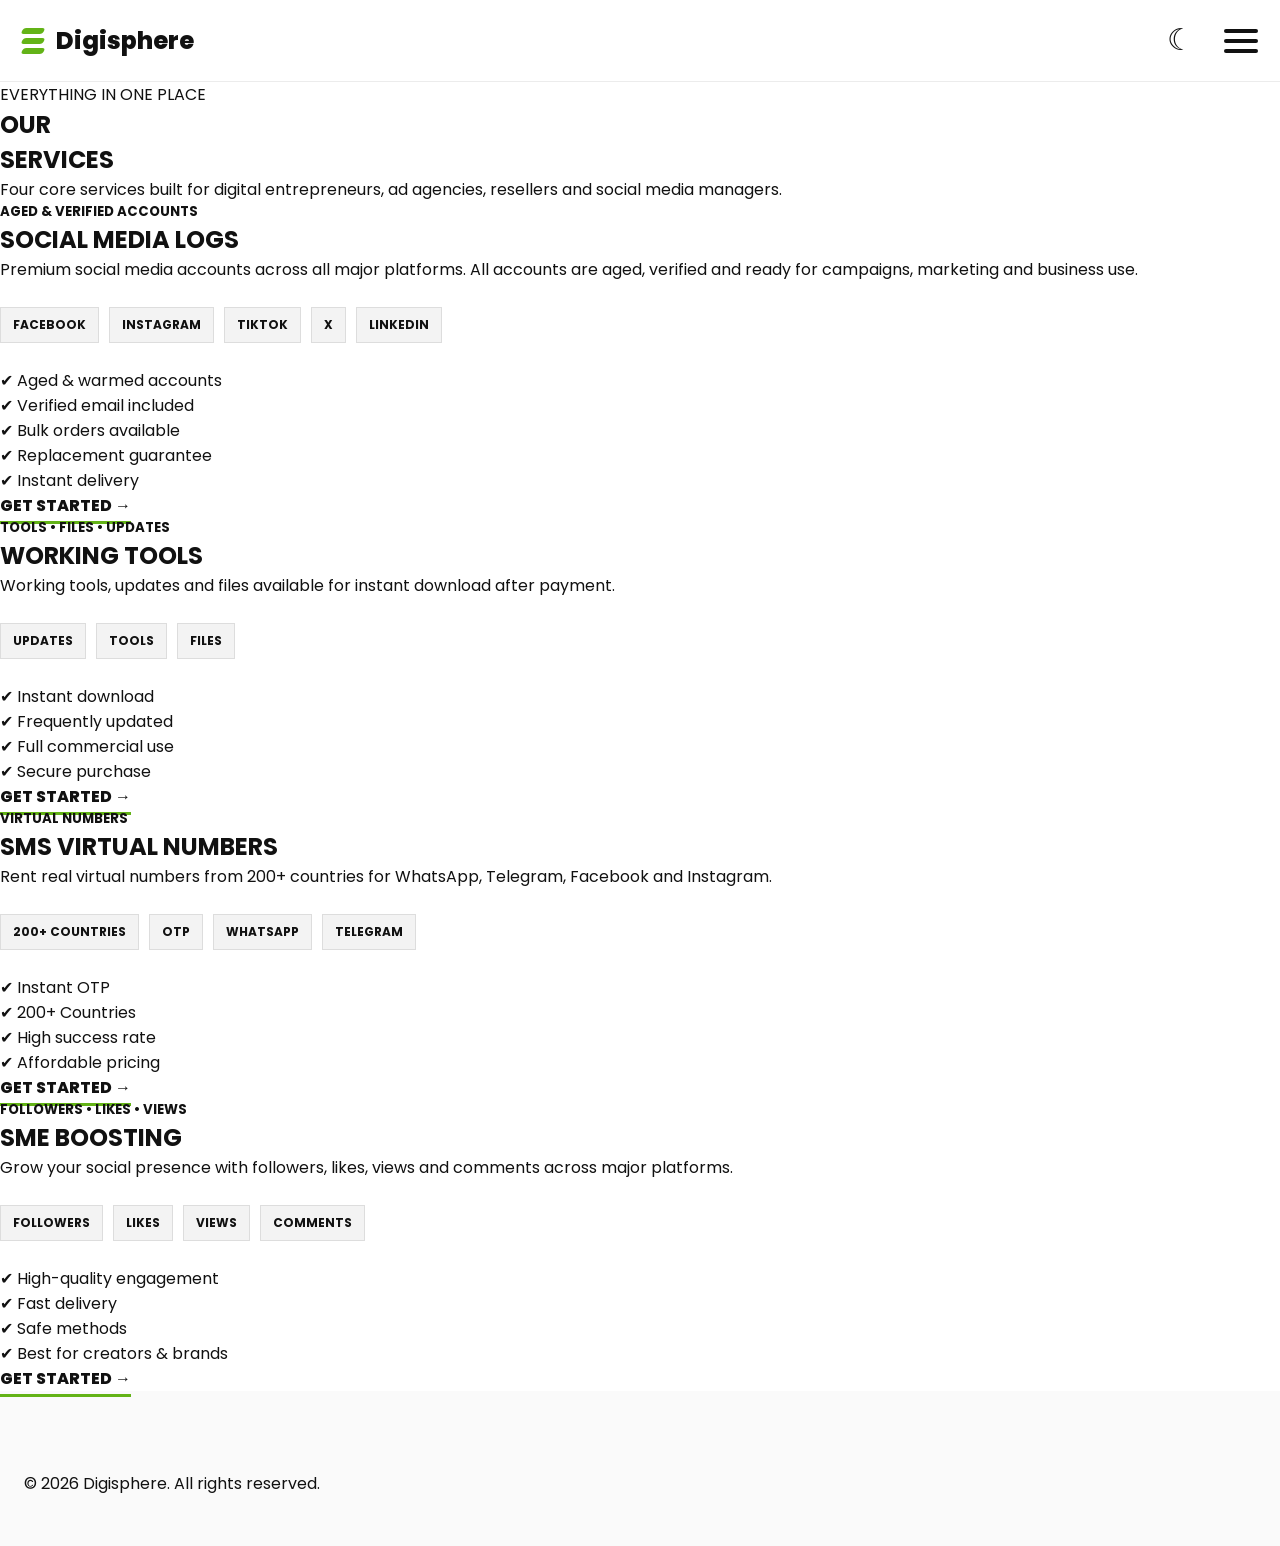
==== browse.html @ 3515b47a "Add browse.html for services overview page This file contains the HTML structure for the 'Browse Ser" ====
<!DOCTYPE html>
<html lang="en">
<head>
<meta charset="UTF-8">
<meta name="viewport" content="width=device-width, initial-scale=1.0">
<title>Browse Services - Digisphere</title>

<link href="https://fonts.googleapis.com/css2?family=Poppins:wght@300;400;500;600;700;800;900&display=swap" rel="stylesheet">

<link rel="stylesheet" href="style.css">
</head>

<body>

<header>

<div class="logo">

<div class="logo-icon">
<span></span>
<span></span>
<span></span>
</div>

<h2>Digisphere</h2>

</div>

<div class="header-icons">

<div class="moon">☾</div>

<input type="checkbox" id="menu-toggle">

<label for="menu-toggle" class="menu">
<span></span>
<span></span>
<span></span>
</label>

</div>

</header>

<nav class="mobile-menu">

<a href="index.html">Home</a>
<a href="browse.html">Services</a>
<a href="#">Pricing</a>
<a href="#">FAQ</a>

</nav>

<section class="browse-header">

<span>EVERYTHING IN ONE PLACE</span>

<h1>OUR<br>SERVICES</h1>

<p>
Four core services built for digital entrepreneurs,
ad agencies, resellers and social media managers.
</p>

</section>

<!-- SERVICE 1 -->

<section class="browse-card">

<div class="service-number">01</div>

<h5>AGED & VERIFIED ACCOUNTS</h5>

<h2>SOCIAL MEDIA LOGS</h2>

<p>
Premium social media accounts across all major platforms.
All accounts are aged, verified and ready for campaigns,
marketing and business use.
</p>

<div class="tags">
<span>FACEBOOK</span>
<span>INSTAGRAM</span>
<span>TIKTOK</span>
<span>X</span>
<span>LINKEDIN</span>
</div>

<ul class="service-list">
<li>✔ Aged & warmed accounts</li>
<li>✔ Verified email included</li>
<li>✔ Bulk orders available</li>
<li>✔ Replacement guarantee</li>
<li>✔ Instant delivery</li>
</ul>

<a href="#" class="service-btn">GET STARTED →</a>

</section>

<!-- SERVICE 2 -->

<section class="browse-card">

<div class="service-number">02</div>

<h5>TOOLS • FILES • UPDATES</h5>

<h2>WORKING TOOLS</h2>

<p>
Working tools, updates and files available for instant
download after payment.
</p>

<div class="tags">
<span>UPDATES</span>
<span>TOOLS</span>
<span>FILES</span>
</div>

<ul class="service-list">
<li>✔ Instant download</li>
<li>✔ Frequently updated</li>
<li>✔ Full commercial use</li>
<li>✔ Secure purchase</li>
</ul>

<a href="#" class="service-btn">GET STARTED →</a>

</section>

<!-- SERVICE 3 -->

<section class="browse-card">

<div class="service-number">03</div>

<h5>VIRTUAL NUMBERS</h5>

<h2>SMS VIRTUAL NUMBERS</h2>

<p>
Rent real virtual numbers from 200+ countries for WhatsApp,
Telegram, Facebook and Instagram.
</p>

<div class="tags">
<span>200+ COUNTRIES</span>
<span>OTP</span>
<span>WHATSAPP</span>
<span>TELEGRAM</span>
</div>

<ul class="service-list">
<li>✔ Instant OTP</li>
<li>✔ 200+ Countries</li>
<li>✔ High success rate</li>
<li>✔ Affordable pricing</li>
</ul>

<a href="#" class="service-btn">GET STARTED →</a>

</section>

<!-- SERVICE 4 -->

<section class="browse-card">

<div class="service-number">04</div>

<h5>FOLLOWERS • LIKES • VIEWS</h5>

<h2>SME BOOSTING</h2>

<p>
Grow your social presence with followers, likes,
views and comments across major platforms.
</p>

<div class="tags">
<span>FOLLOWERS</span>
<span>LIKES</span>
<span>VIEWS</span>
<span>COMMENTS</span>
</div>

<ul class="service-list">
<li>✔ High-quality engagement</li>
<li>✔ Fast delivery</li>
<li>✔ Safe methods</li>
<li>✔ Best for creators & brands</li>
</ul>

<a href="#" class="service-btn">GET STARTED →</a>

</section>

<footer class="footer">

<p>© 2026 Digisphere. All rights reserved.</p>

</footer>

</body>
</html>
---- style.css ----
/* ==========================
   GLOBAL
========================== */

*{
    margin:0;
    padding:0;
    box-sizing:border-box;
}

body{
    font-family:'Poppins',sans-serif;
    background:#ffffff;
    color:#111;
}

/* ==========================
   HEADER
========================== */

header{
    height:82px;
    display:flex;
    justify-content:space-between;
    align-items:center;
    padding:0 22px;
    border-bottom:1px solid #ececec;
    background:#fff;
    position:sticky;
    top:0;
    z-index:100;
}

.logo{
    display:flex;
    align-items:center;
    gap:12px;
}

.logo h2{
    font-size:24px;
    font-weight:800;
    color:#111;
}

/* Logo */

.logo-icon{
    display:flex;
    flex-direction:column;
    gap:4px;
}

.logo-icon span{
    width:22px;
    height:6px;
    background:#63b317;
    border-radius:30px;
    transform:skew(-25deg);
}

.header-icons{
    display:flex;
    align-items:center;
    gap:30px;
}

.moon{
    font-size:30px;
    cursor:pointer;
}

.menu{
    display:flex;
    flex-direction:column;
    gap:6px;
    cursor:pointer;
}

.menu span{
    width:34px;
    height:4px;
    background:#111;
    border-radius:20px;
}

/* ==========================
   HERO
========================== */

.hero{
    max-width:900px;
    margin:auto;
    padding:90px 25px 70px;
    text-align:center;
}

.hero h1{
    display:flex;
    flex-direction:column;
    line-height:.95;
}

.hero h1 span{
    font-size:78px;
    font-weight:900;
}

.black{
    color:#111;
}

.green{
    color:#63b317;
}

.hero p{
    margin:45px auto;
    max-width:720px;
    font-size:30px;
    line-height:1.6;
    color:#555;
}

/* ==========================
   BUTTONS
========================== */

.buttons{
    display:flex;
    flex-direction:column;
    align-items:center;
    gap:24px;
}

.btn{
    width:320px;
    text-decoration:none;
    text-align:center;
    padding:22px 0;
    border-radius:18px;
    font-weight:800;
    font-size:26px;
    transition:.3s;
}

.green-btn{
    background:#63b317;
    color:#fff;
    box-shadow:0 10px 20px rgba(99,179,23,.25);
}

.green-btn:hover{
    transform:translateY(-2px);
}

.white-btn{
    background:#f8f8f8;
    color:#111;
    border:1px solid #ddd;
}

/* ==========================
   GREEN BAR
========================== */

.ticker{
    margin-top:80px;
    background:#63b317;
    color:#fff;
    height:60px;
    display:flex;
    justify-content:space-around;
    align-items:center;
    font-weight:700;
    font-size:20px;
}

/* ==========================
   STATS
========================== */

.stats{
    padding:90px 20px;
    text-align:center;
}

.stat{
    margin-bottom:75px;
}

.stat h2{
    color:#63b317;
    font-size:64px;
    font-weight:900;
}

.stat p{
    font-size:24px;
    font-weight:800;
    color:#111;
}

/* ==========================
   MOBILE
========================== */

@media(max-width:768px){

.logo h2{
    font-size:20px;
}

.hero{
    padding:70px 22px 50px;
}

.hero h1 span{
    font-size:38px;
}

.hero p{
    font-size:18px;
    margin:35px auto;
}

.btn{
    width:275px;
    font-size:18px;
    padding:18px 0;
    border-radius:14px;
}

.ticker{
    font-size:14px;
    height:52px;
}

.stat{
    margin-bottom:55px;
}

.stat h2{
    font-size:48px;
}

.stat p{
    font-size:18px;
}

.moon{
    font-size:22px;
}

.menu span{
    width:28px;
    height:3px;
}

header{
    height:72px;
    padding:0 18px;
}

}
/* ==========================
   MOBILE MENU
========================== */

#menu-toggle{
    display:none;
}

.mobile-menu{
    position:fixed;
    top:82px;
    right:-280px;
    width:280px;
    height:100vh;
    background:#fff;
    box-shadow:-5px 0 25px rgba(0,0,0,.1);
    transition:.35s ease;
    z-index:999;
    display:flex;
    flex-direction:column;
    padding:40px 25px;
    gap:25px;
}

.mobile-menu a{
    text-decoration:none;
    color:#111;
    font-size:18px;
    font-weight:600;
}

#menu-toggle:checked ~ .mobile-menu{
    right:0;
}

.mobile-menu a:hover{
    color:#63b317;
}
/* ==========================
   FEATURES
========================== */

.features{
    padding:70px 20px 100px;
    display:flex;
    flex-direction:column;
    gap:25px;
}

.feature-box{
    background:#fff;
    border:1px solid #e8e8e8;
    border-radius:18px;
    padding:30px;
    box-shadow:0 5px 20px rgba(0,0,0,.04);
}

.feature-box h3{
    font-size:24px;
    font-weight:800;
    margin-bottom:12px;
}

.feature-box p{
    color:#666;
    line-height:1.7;
}
/*==========================
   SERVICES
==========================*/

.services{
    padding:80px 24px;
    background:#fff;
}

.section-title span{
    color:#63b317;
    font-size:14px;
    font-weight:700;
    letter-spacing:2px;
}

.section-title h2{
    margin-top:10px;
    font-size:52px;
    line-height:1;
    font-weight:900;
    color:#111;
}

.section-title p{
    margin-top:20px;
    color:#555;
    font-size:22px;
    margin-bottom:50px;
}

.service-card{
    position:relative;
    background:#fafafa;
    border:1px solid #ededed;
    padding:25px;
    margin-bottom:35px;
}

.service-image{
    width:100%;
    height:170px;
    background:#f2f2f2;
    border:1px dashed #ddd;
    margin-bottom:25px;
}

.service-number{
    position:absolute;
    top:22px;
    right:22px;
    font-size:20px;
    color:#555;
}

.service-card h3{
    font-size:24px;
    font-weight:800;
    margin-bottom:12px;
}

.service-card p{
    color:#555;
    line-height:1.7;
}

.tags{
    display:flex;
    flex-wrap:wrap;
    gap:10px;
    margin:25px 0;
}

.tags span{
    background:#f3f3f3;
    border:1px solid #ddd;
    padding:8px 12px;
    font-size:12px;
    font-weight:700;
}

.service-btn{
    color:#111;
    text-decoration:none;
    font-weight:800;
    border-bottom:3px solid #63b317;
    padding-bottom:4px;
}

@media(max-width:768px){

.section-title h2{
    font-size:42px;
}

.section-title p{
    font-size:18px;
}

.service-card{
    padding:24px;
}

.service-image{
    height:150px;
}

.service-card h3{
    font-size:20px;
}

}
/*=========================
    HOW IT WORKS
=========================*/

.how-it-works{
    background:#fafafa;
    padding:110px 26px;
    border-top:1px solid #ececec;
    border-bottom:1px solid #ececec;
}

.how-title{
    text-align:center;
    margin-bottom:90px;
}

.how-title span{
    color:#63b317;
    font-size:15px;
    font-weight:800;
    letter-spacing:2px;
}

.how-title h2{
    margin-top:16px;
    font-size:58px;
    line-height:1;
    font-weight:900;
    color:#111;
}

.steps{
    display:flex;
    flex-direction:column;
    gap:90px;
}

.step-number{
    color:#63b317;
    font-size:58px;
    font-weight:900;
    margin-bottom:25px;
}

.step h3{
    font-size:36px;
    font-weight:800;
    color:#111;
    margin-bottom:16px;
}

.step p{
    font-size:22px;
    line-height:1.7;
    color:#555;
    max-width:700px;
}

/* Mobile */

@media(max-width:768px){

.how-it-works{
    padding:90px 26px;
}

.how-title{
    margin-bottom:70px;
}

.how-title h2{
    font-size:38px;
}

.steps{
    gap:70px;
}

.step-number{
    font-size:46px;
}

.step h3{
    font-size:24px;
}

.step p{
    font-size:18px;
}

}
/*=========================
   BUILT FOR EFFICIENCY
=========================*/

.efficiency{
    padding:90px 24px;
    background:#fff;
}

.efficiency-header h2{
    font-size:58px;
    line-height:.95;
    font-weight:900;
    margin-bottom:30px;
}

.efficiency-header p{
    font-size:22px;
    line-height:1.7;
    color:#555;
    max-width:700px;
    margin-bottom:45px;
}

.efficiency-btn{
    display:inline-block;
    background:#63b317;
    color:#fff;
    text-decoration:none;
    font-weight:800;
    font-size:22px;
    padding:20px 42px;
    border-radius:16px;
    box-shadow:0 10px 24px rgba(99,179,23,.25);
    margin-bottom:70px;
}

.feature-list{
    border:1px solid #e8e8e8;
}

.feature-item{
    padding:40px;
    border-bottom:1px solid #e8e8e8;
}

.feature-item:last-child{
    border-bottom:none;
}

.feature-item h3{
    font-size:30px;
    font-weight:800;
    color:#111;
    margin-bottom:16px;
}

.feature-item p{
    font-size:20px;
    line-height:1.7;
    color:#555;
}

/* Mobile */

@media(max-width:768px){

.efficiency{
    padding:80px 24px;
}

.efficiency-header h2{
    font-size:38px;
}

.efficiency-header p{
    font-size:18px;
}

.efficiency-btn{
    width:210px;
    text-align:center;
    font-size:18px;
    padding:18px 0;
    border-radius:14px;
}

.feature-item{
    padding:28px;
}

.feature-item h3{
    font-size:20px;
}

.feature-item p{
    font-size:18px;
}

}
/*=========================
    TESTIMONIALS
=========================*/

.testimonials{
    background:#fafafa;
    padding:100px 24px;
    border-top:1px solid #ececec;
}

.testimonial-title{
    text-align:center;
    margin-bottom:60px;
}

.testimonial-title span{
    color:#63b317;
    font-size:14px;
    font-weight:800;
    letter-spacing:2px;
}

.testimonial-title h2{
    margin-top:16px;
    font-size:52px;
    font-weight:900;
    line-height:1;
    color:#111;
}

.testimonial-card{
    background:#fff;
    border:1px solid #e7e7e7;
    border-radius:12px;
    padding:30px;
    margin-bottom:28px;
}

.stars{
    color:#FFB400;
    font-size:28px;
    letter-spacing:3px;
    margin-bottom:24px;
}

.testimonial-card p{
    color:#444;
    font-size:20px;
    line-height:1.8;
    margin-bottom:30px;
}

.reviewer{
    display:flex;
    align-items:center;
    gap:14px;
}

.google-logo{
    width:42px;
    height:42px;
    border-radius:50%;
    background:#4285F4;
    color:#fff;
    display:flex;
    align-items:center;
    justify-content:center;
    font-size:24px;
    font-weight:900;
}

.reviewer h4{
    font-size:22px;
    font-weight:700;
    color:#111;
}

/* Mobile */

@media(max-width:768px){

.testimonials{
    padding:80px 20px;
}

.testimonial-title h2{
    font-size:36px;
}

.stars{
    font-size:22px;
}

.testimonial-card{
    padding:28px;
    border-radius:10px;
}

.testimonial-card p{
    font-size:18px;
}

.reviewer h4{
    font-size:18px;
}

.google-logo{
    width:34px;
    height:34px;
    font-size:18px;
}

}
/*==========================
        FAQ
===========================*/

.faq{
    padding:90px 24px;
    background:#fff;
}

.faq-header{
    text-align:center;
    margin-bottom:60px;
}

.faq-header span{
    color:#63b317;
    font-size:15px;
    font-weight:800;
    letter-spacing:2px;
}

.faq-header h2{
    margin-top:16px;
    font-size:52px;
    line-height:1;
    font-weight:900;
}

.faq-list details{
    border-top:1px solid #e7e7e7;
    padding:25px 0;
}

.faq-list details:last-child{
    border-bottom:1px solid #e7e7e7;
}

.faq-list summary{
    list-style:none;
    cursor:pointer;
    font-size:30px;
    font-weight:800;
    position:relative;
    padding-right:40px;
}

.faq-list summary::-webkit-details-marker{
    display:none;
}

.faq-list summary::after{
    content:"+";
    position:absolute;
    right:0;
    color:#63b317;
    font-size:34px;
    font-weight:900;
}

details[open] summary::after{
    content:"−";
}

.faq-list p{
    margin-top:18px;
    color:#555;
    line-height:1.7;
    font-size:20px;
}


/*==========================
       CTA
===========================*/

.cta{
    background:#63b317;
    padding:70px 24px;
}

.cta-box{

    max-width:650px;

    margin:auto;

    border:1px solid rgba(255,255,255,.25);

    border-radius:35px;

    padding:50px 30px;

    background:rgba(255,255,255,.08);

}

.cta-box span{

    color:white;

    font-size:15px;

    letter-spacing:4px;

    font-weight:700;

}

.cta-box h2{

    margin:25px 0;

    color:white;

    font-size:68px;

    line-height:.95;

    font-weight:900;

}

.cta-box p{

    color:white;

    font-size:22px;

    line-height:1.8;

    margin-bottom:45px;

}

.cta-box a{

    display:block;

    text-align:center;

    text-decoration:none;

    font-weight:800;

    border-radius:16px;

    margin-bottom:18px;

    padding:22px;

}

.cta-main{

    background:#111;

    color:white;

}

.cta-outline{

    border:3px solid white;

    color:white;

}

.cta-whatsapp{

    background:#7CC043;

    color:white;

}

.cta-telegram{

    border:2px solid #43A5FF;

    color:white;

}


/*==========================
      MOBILE
===========================*/

@media(max-width:768px){

.faq-header h2{

font-size:42px;

}

.faq-list summary{

font-size:22px;

}

.faq-list p{

font-size:17px;

}

.cta-box{

padding:40px 24px;

border-radius:28px;

}

.cta-box h2{

font-size:58px;

}

.cta-box p{

font-size:18px;

}

}
/*=========================
        FOOTER
=========================*/

.footer{

    background:#fafafa;

    padding:80px 24px 50px;

}

.footer-brand{

    margin-bottom:70px;

}

.footer-brand p{

    margin-top:30px;

    color:#555;

    font-size:20px;

    line-height:1.8;

}

.footer-links{

    display:flex;

    flex-direction:column;

    gap:55px;

}

.footer-links h3{

    font-size:24px;

    font-weight:800;

    margin-bottom:20px;

}

.footer-links a{

    display:block;

    color:#555;

    text-decoration:none;

    margin-bottom:18px;

    font-size:18px;

    transition:.3s;

}

.footer-links a:hover{

    color:#63b317;

}

.footer hr{

    margin:60px 0 35px;

    border:none;

    border-top:1px solid #ddd;

}

.footer-bottom{

    display:flex;

    flex-direction:column;

    align-items:center;

    gap:30px;

}

.footer-bottom p{

    font-size:18px;

    color:#555;

}

.socials{

    display:flex;

    gap:18px;

    background:white;

    border:1px solid #ddd;

    border-radius:50px;

    padding:18px 22px;

    box-shadow:0 8px 25px rgba(0,0,0,.05);

}

.socials a{

    width:52px;

    height:52px;

    background:#f8f8f8;

    border-radius:50%;

    display:flex;

    align-items:center;

    justify-content:center;

    text-decoration:none;

    font-size:28px;

}

/* Mobile */

@media(max-width:768px){

.footer{

padding:70px 24px 40px;

}

.footer-brand p{

font-size:18px;

}

.footer-links h3{

font-size:20px;

}

.footer-links a{

font-size:17px;

}

.footer-bottom p{

font-size:16px;

}

.socials{

padding:15px 18px;

}

.socials a{

width:46px;

height:46px;

font-size:24px;

}

}
/* MOBILE MENU */

#menu-toggle{
    display:none;
}

.mobile-menu{
    position:fixed;
    top:90px;
    left:0;
    width:100%;
    height:calc(100vh - 90px);
    background:#fafafa;
    transform:translateY(-120%);
    transition:.35s ease;
    z-index:999;
    overflow:auto;
}

#menu-toggle:checked ~ .mobile-menu{
    transform:translateY(0);
}

.menu-content{
    padding:40px 28px 60px;
}

.menu-content h2{
    font-size:48px;
    font-weight:800;
    margin-bottom:20px;
}

.menu-content hr{
    border:none;
    border-top:1px solid #ddd;
    margin-bottom:40px;
}

.menu-content a{
    display:block;
    text-decoration:none;
    color:#111;
    font-size:34px;
    margin-bottom:32px;
}

.menu-signin,
.menu-start{
    display:block;
    text-align:center;
    padding:22px;
    border-radius:18px;
    font-size:22px !important;
    font-weight:700;
    margin-top:20px;
}

.menu-signin{
    border:2px solid #ddd;
    background:#fff;
}

.menu-start{
    background:#63b317;
    color:#fff !important;
}
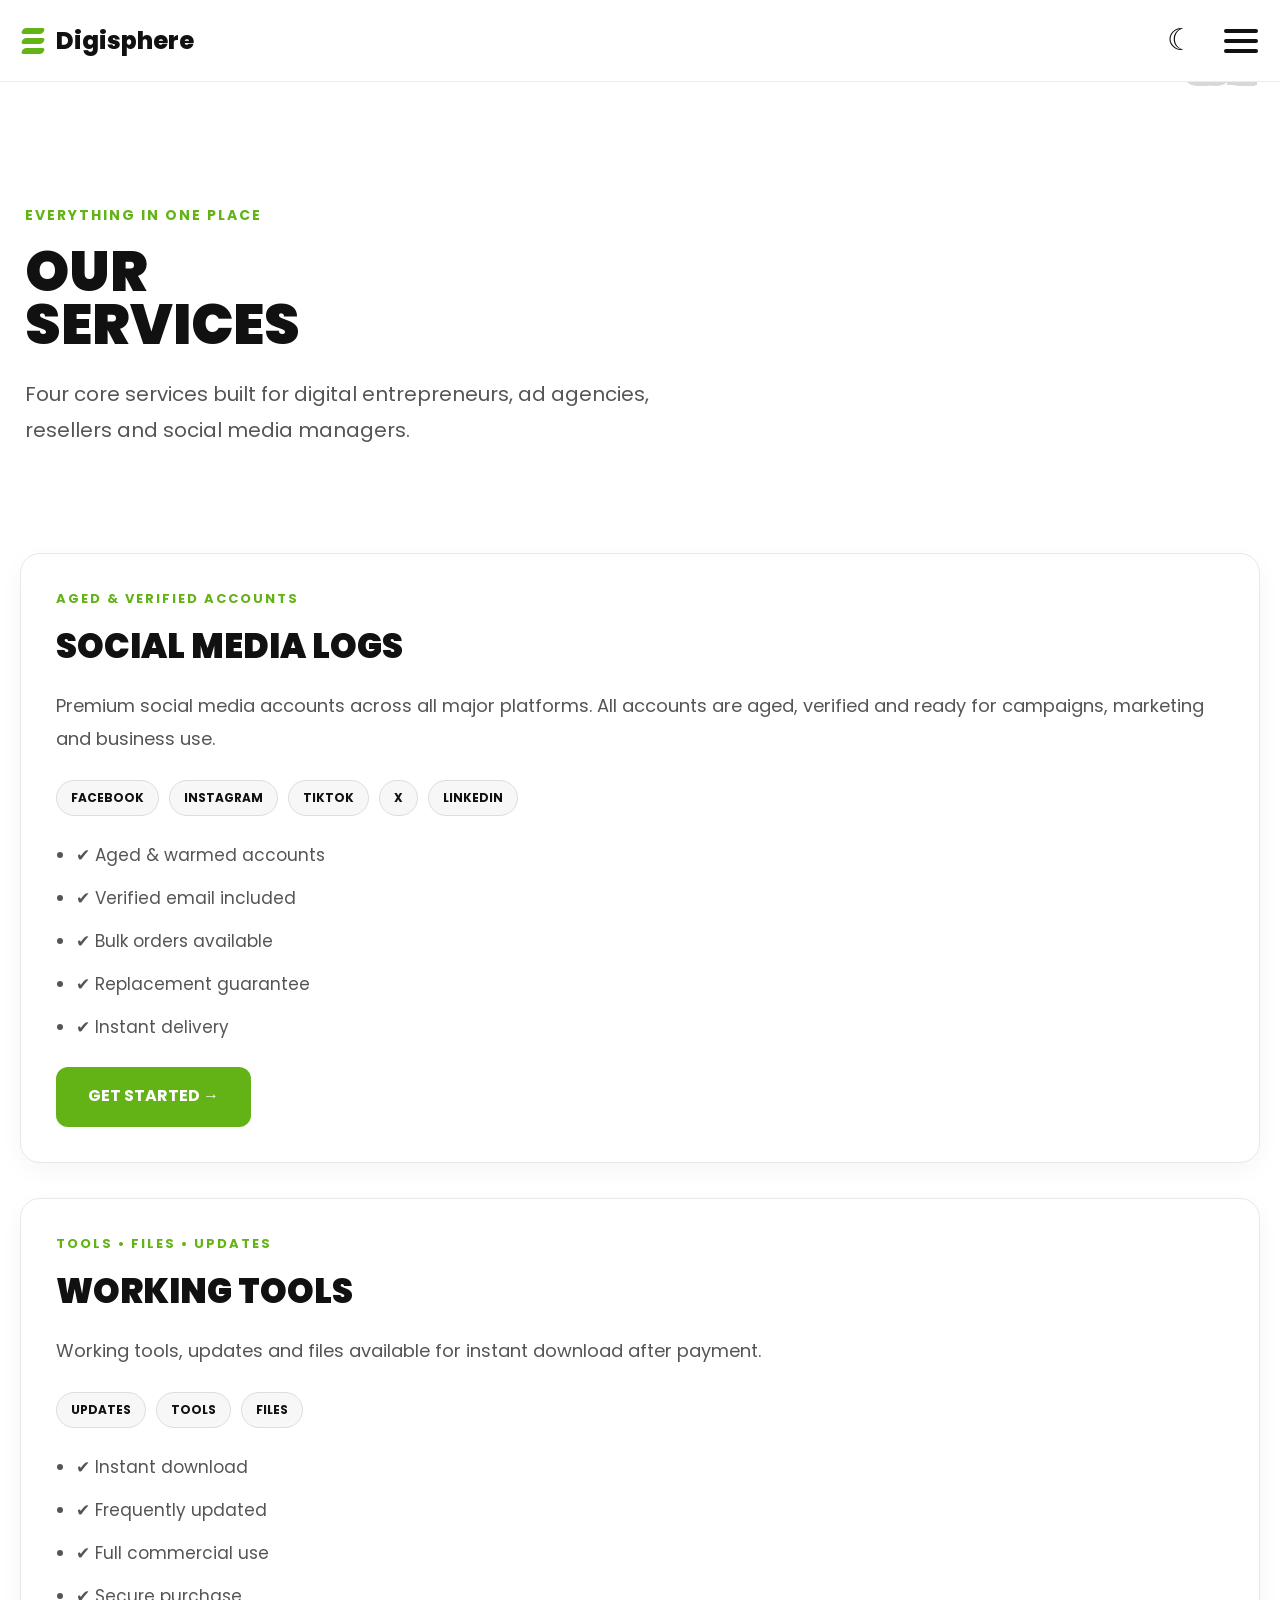
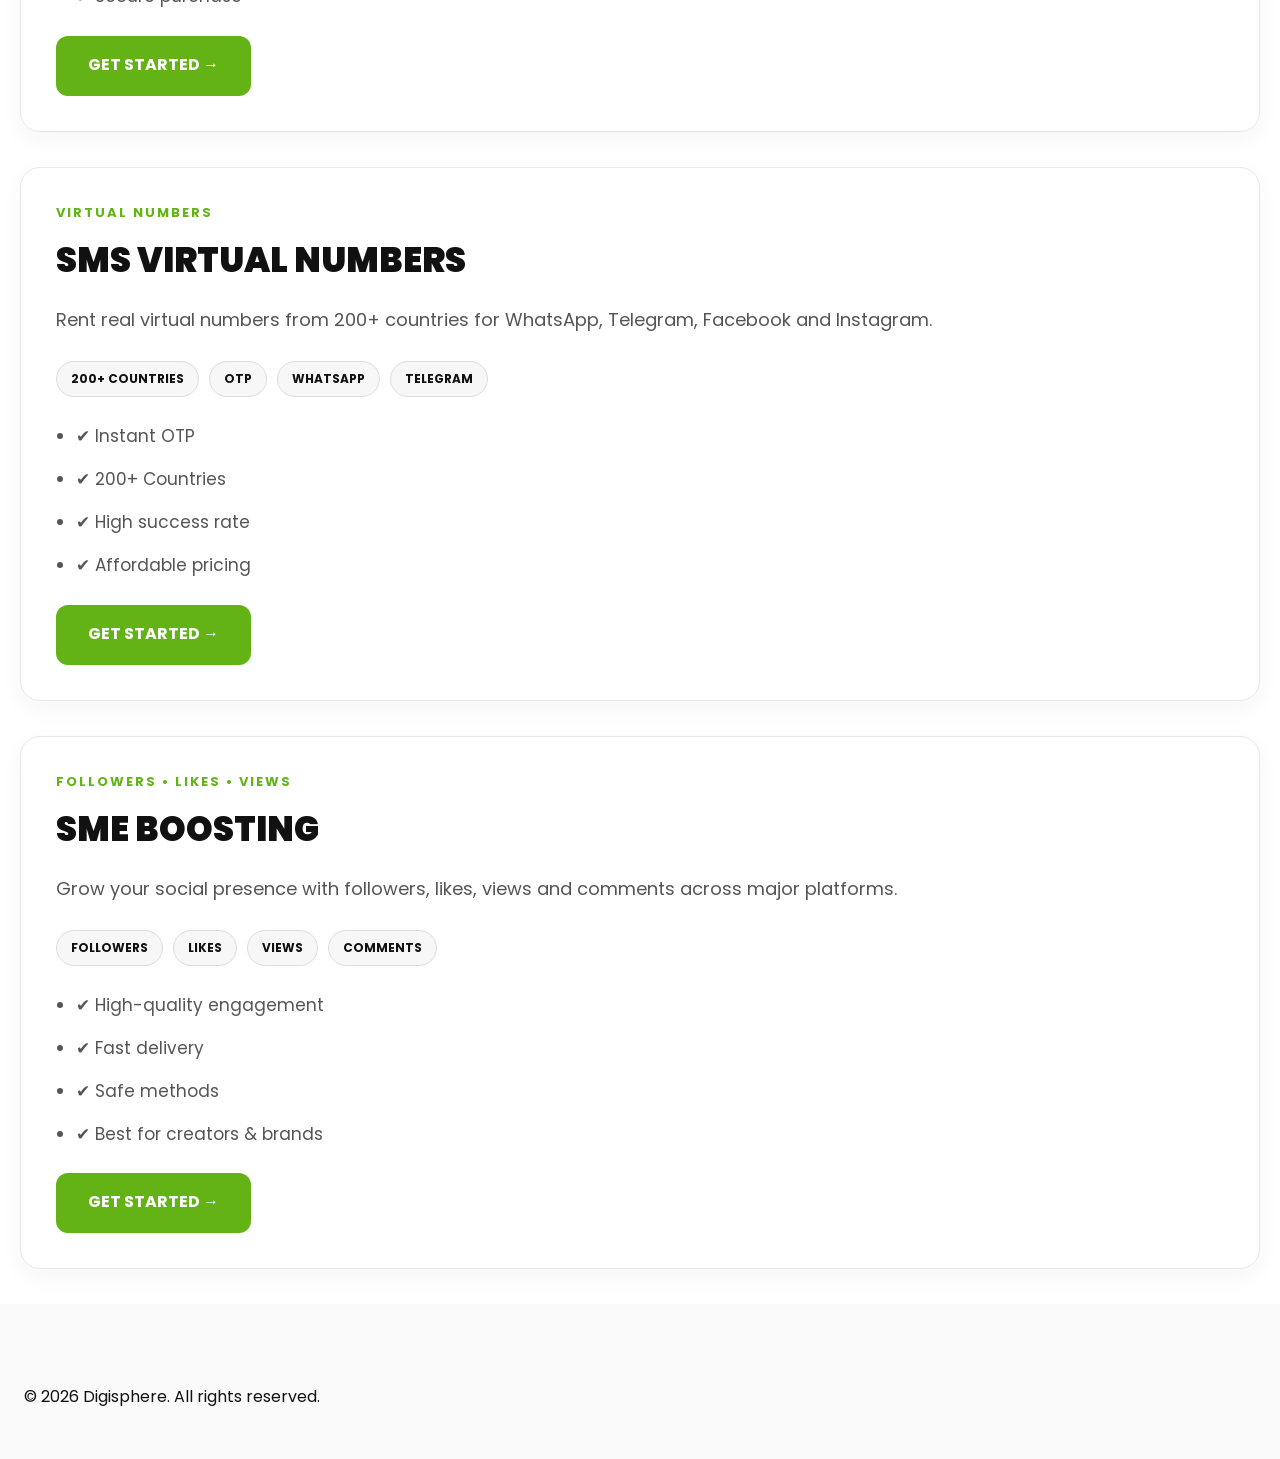
==== commit 3bc5a1d2: "Update 'GET STARTED' links to point to login.html" ====
--- a/browse.html
+++ b/browse.html
@@ -96,7 +96,7 @@
 <li>✔ Instant delivery</li>
 </ul>
 
-<a href="#" class="service-btn">GET STARTED →</a>
+<a href="login.html" class="service-btn">GET STARTED →</a>
 
 </section>
 
@@ -128,7 +128,7 @@
 <li>✔ Secure purchase</li>
 </ul>
 
-<a href="#" class="service-btn">GET STARTED →</a>
+<a href="login.html" class="service-btn">GET STARTED →</a>
 
 </section>
 
@@ -161,7 +161,7 @@
 <li>✔ Affordable pricing</li>
 </ul>
 
-<a href="#" class="service-btn">GET STARTED →</a>
+<a href="login.html" class="service-btn">GET STARTED →</a>
 
 </section>
 
@@ -194,7 +194,7 @@
 <li>✔ Best for creators & brands</li>
 </ul>
 
-<a href="#" class="service-btn">GET STARTED →</a>
+<a href="login.html" class="service-btn">GET STARTED →</a>
 
 </section>
 
--- a/style.css
+++ b/style.css
@@ -1236,3 +1236,156 @@
     background:#63b317;
     color:#fff !important;
 }
+/* ==========================
+   BROWSE PAGE
+========================== */
+
+.browse-header{
+    padding:120px 25px 70px;
+    background:#fff;
+}
+
+.browse-header span{
+    color:#63b317;
+    font-size:14px;
+    font-weight:700;
+    letter-spacing:2px;
+}
+
+.browse-header h1{
+    font-size:56px;
+    line-height:0.95;
+    font-weight:900;
+    margin:18px 0 25px;
+    color:#111;
+}
+
+.browse-header p{
+    font-size:20px;
+    line-height:1.8;
+    color:#555;
+    max-width:650px;
+}
+
+.browse-card{
+    background:#fff;
+    border:1px solid #e8e8e8;
+    border-radius:20px;
+    padding:35px;
+    margin:35px 20px;
+    box-shadow:0 8px 25px rgba(0,0,0,.04);
+}
+
+.browse-card .service-number{
+    font-size:58px;
+    font-weight:900;
+    color:#d8d8d8;
+    margin-bottom:15px;
+}
+
+.browse-card h5{
+    color:#63b317;
+    font-size:13px;
+    letter-spacing:2px;
+    font-weight:700;
+    margin-bottom:12px;
+}
+
+.browse-card h2{
+    font-size:34px;
+    font-weight:900;
+    margin-bottom:18px;
+    color:#111;
+}
+
+.browse-card p{
+    font-size:18px;
+    color:#555;
+    line-height:1.8;
+    margin-bottom:25px;
+}
+
+.service-list{
+    margin:25px 0;
+    padding-left:20px;
+}
+
+.service-list li{
+    margin-bottom:14px;
+    color:#555;
+    font-size:17px;
+    line-height:1.7;
+}
+
+.browse-card .tags{
+    display:flex;
+    flex-wrap:wrap;
+    gap:10px;
+    margin-bottom:25px;
+}
+
+.browse-card .tags span{
+    border:1px solid #ddd;
+    background:#f7f7f7;
+    padding:8px 14px;
+    border-radius:30px;
+    font-size:12px;
+    font-weight:700;
+}
+
+.browse-card .service-btn{
+    display:inline-block;
+    background:#63b317;
+    color:#fff;
+    text-decoration:none;
+    padding:16px 32px;
+    border-radius:12px;
+    font-weight:700;
+    transition:.3s;
+}
+
+.browse-card .service-btn:hover{
+    background:#4f9312;
+}
+
+@media(max-width:768px){
+
+.browse-header{
+    padding:90px 22px 50px;
+}
+
+.browse-header h1{
+    font-size:42px;
+}
+
+.browse-header p{
+    font-size:17px;
+}
+
+.browse-card{
+    margin:20px 15px;
+    padding:25px;
+}
+
+.browse-card .service-number{
+    font-size:44px;
+}
+
+.browse-card h2{
+    font-size:26px;
+}
+
+.browse-card p{
+    font-size:16px;
+}
+
+.service-list li{
+    font-size:15px;
+}
+
+.browse-card .service-btn{
+    width:100%;
+    text-align:center;
+}
+
+}
